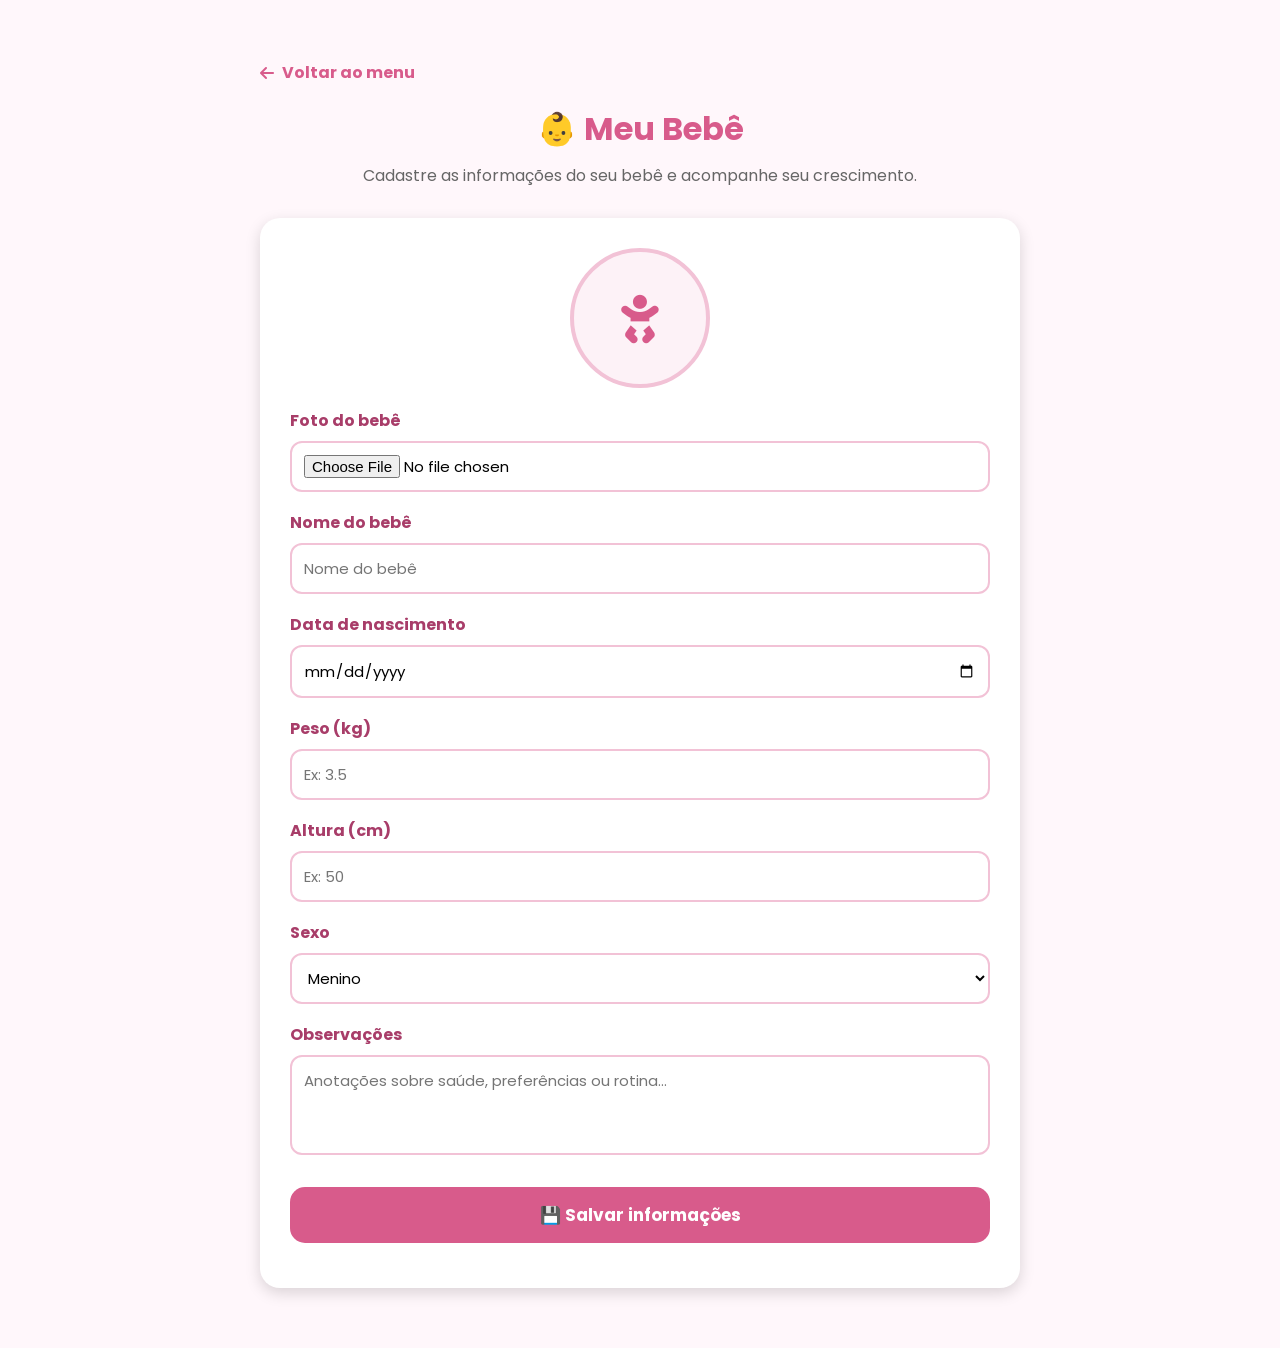
==== bebe.html @ 79fc62e5 "Add files via upload" ====
<!DOCTYPE html>
<html lang="pt-BR">

<head>
    <meta charset="UTF-8">
    <meta name="viewport" content="width=device-width, initial-scale=1.0">
    <meta name="theme-color" content="#F78FB3">
    <meta name="mobile-web-app-capable" content="yes">
    <meta name="apple-mobile-web-app-capable" content="yes">
    <meta name="apple-mobile-web-app-status-bar-style" content="default">
    <meta name="apple-mobile-web-app-title" content="Maternis">
    <link rel="manifest" href="manifest.json">
    <link rel="icon" type="image/png" sizes="32x32" href="icons/favicon-32.png">
    <link rel="icon" type="image/png" sizes="192x192" href="icons/icon-192.png">
    <link rel="apple-touch-icon" href="icons/apple-touch-icon.png">
    <script>(function(){try{var t=localStorage.getItem('maternis-theme');if(t!=='light'&&t!=='dark'){t=window.matchMedia&&window.matchMedia('(prefers-color-scheme: dark)').matches?'dark':'light';}document.documentElement.setAttribute('data-theme',t);document.documentElement.setAttribute('data-bs-theme',t);}catch(e){}})();</script>
    <title>Maternis - Meu Bebê</title>

    <link rel="stylesheet" href="https://cdnjs.cloudflare.com/ajax/libs/font-awesome/6.6.0/css/all.min.css">
    <link href="https://fonts.googleapis.com/css2?family=Poppins:wght@300;400;500;600;700&display=swap" rel="stylesheet">
    <link rel="stylesheet" href="css/maternis-theme.css">
    <link rel="stylesheet" href="css/maternis-ui.css">
    <link rel="stylesheet" href="css/valdenia.css">
    <!-- SDK DO SUPABASE -->
    <script src="https://cdn.jsdelivr.net/npm/@supabase/supabase-js@2"></script>

    <style>
        * {
            margin: 0;
            padding: 0;
            box-sizing: border-box;
            font-family: 'Poppins', Arial, sans-serif;
        }

        body {
            background: #fff7fb;
        }

        .container {
            max-width: 800px;
            margin: 40px auto;
            padding: 20px;
        }

        .btn-voltar {
            display: inline-flex;
            align-items: center;
            gap: 8px;
            color: #d85b8b;
            text-decoration: none;
            font-weight: bold;
            margin-bottom: 20px;
            transition: .2s;
        }

        .btn-voltar:hover {
            color: #b94370;
        }

        h1 {
            text-align: center;
            color: #d85b8b;
            margin-bottom: 10px;
        }

        .subtitulo {
            text-align: center;
            color: #666;
            margin-bottom: 30px;
        }

        .card {
            background: white;
            border-radius: 20px;
            padding: 30px;
            box-shadow: 0 5px 15px rgba(0, 0, 0, .15);
        }

        /* Foto do Bebê */
        .preview-container {
            display: flex;
            flex-direction: column;
            align-items: center;
            margin-bottom: 20px;
        }

        .foto-preview {
            width: 140px;
            height: 140px;
            border-radius: 50%;
            object-fit: cover;
            border: 4px solid #f2c2d6;
            background: #fdf2f7;
            display: flex;
            align-items: center;
            justify-content: center;
            overflow: hidden;
            font-size: 50px;
            color: #d85b8b;
        }

        .foto-preview img {
            width: 100%;
            height: 100%;
            object-fit: cover;
        }

        label {
            display: block;
            margin-top: 18px;
            margin-bottom: 8px;
            color: #a83d69;
            font-weight: bold;
        }

        input,
        textarea,
        select {
            width: 100%;
            padding: 12px;
            border: 2px solid #f2c2d6;
            border-radius: 12px;
            outline: none;
            font-size: 15px;
            background: white;
        }

        input:focus,
        textarea:focus,
        select:focus {
            border-color: #d85b8b;
        }

        textarea {
            resize: none;
            height: 100px;
        }

        button {
            margin-top: 25px;
            width: 100%;
            background: #d85b8b;
            color: white;
            border: none;
            padding: 15px;
            border-radius: 15px;
            cursor: pointer;
            font-size: 17px;
            font-weight: bold;
            transition: .3s;
        }

        button:hover {
            background: #b94370;
        }

        button:disabled {
            background: #ccc;
            cursor: not-allowed;
        }

        .resumo {
            margin-top: 30px;
            background: white;
            border-radius: 20px;
            padding: 25px;
            box-shadow: 0 5px 15px rgba(0, 0, 0, .15);
        }

        .resumo-header {
            display: flex;
            align-items: center;
            gap: 20px;
            margin-bottom: 20px;
        }

        .resumo-foto {
            width: 100px;
            height: 100px;
            border-radius: 50%;
            object-fit: cover;
            border: 3px solid #d85b8b;
            display: none;
        }

        .resumo h2 {
            color: #d85b8b;
        }

        .info {
            margin: 10px 0;
            color: #555;
            font-size: 17px;
        }

        .status {
            text-align: center;
            font-weight: bold;
            margin-top: 15px;
        }
        [data-theme="dark"] .card,
        [data-theme="dark"] .resumo { background: var(--bg-surface) !important; color: var(--text-main) !important; }
        [data-theme="dark"] .subtitulo,
        [data-theme="dark"] .info { color: var(--text-muted) !important; }
    </style>
</head>

<body>

    <div class="container">

        <a href="menu.html" class="btn-voltar">
            <i class="fa-solid fa-arrow-left"></i> Voltar ao menu
        </a>

        <h1>👶 Meu Bebê</h1>

        <p class="subtitulo">
            Cadastre as informações do seu bebê e acompanhe seu crescimento.
        </p>

        <div class="card">

            <div class="preview-container">
                <div class="foto-preview" id="previewArea">
                    <i class="fa-solid fa-baby"></i>
                </div>
            </div>

            <label for="fotoInput">Foto do bebê</label>
            <input type="file" id="fotoInput" accept="image/*" onchange="mostrarPreviewLocal(event)">

            <label for="nome">Nome do bebê</label>
            <input type="text" id="nome" placeholder="Nome do bebê">

            <label for="nascimento">Data de nascimento</label>
            <input type="date" id="nascimento">

            <label for="peso">Peso (kg)</label>
            <input type="number" step="0.01" id="peso" placeholder="Ex: 3.5">

            <label for="altura">Altura (cm)</label>
            <input type="number" id="altura" placeholder="Ex: 50">

            <label for="sexo">Sexo</label>
            <select id="sexo">
                <option value="Menino">Menino</option>
                <option value="Menina">Menina</option>
            </select>

            <label for="obs">Observações</label>
            <textarea id="obs" placeholder="Anotações sobre saúde, preferências ou rotina..."></textarea>

            <button id="btnSalvar" onclick="salvarDados()">
                💾 Salvar informações
            </button>

            <div class="status" id="status"></div>

        </div>

        <div class="resumo" id="blocoResumo" style="display: none;">
            <div class="resumo-header">
                <img id="rFoto" class="resumo-foto" src="" alt="Foto do Bebê">
                <h2>❤️ Resumo do Bebê</h2>
            </div>

            <p class="info" id="rNome"></p>
            <p class="info" id="rNascimento"></p>
            <p class="info" id="rIdade"></p>
            <p class="info" id="rPeso"></p>
            <p class="info" id="rAltura"></p>
            <p class="info" id="rSexo"></p>
            <p class="info" id="rObs"></p>
        </div>

    </div>

    <script>
        const SUPABASE_URL = "https://llktarpnobeigwgxfwwz.supabase.co";
        const SUPABASE_KEY = "sb_publishable_OKqhjXKeDyuon0S05JJX-g_zvIl-Kk1";
        const supabaseClient = supabase.createClient(SUPABASE_URL, SUPABASE_KEY);

        let usuarioAtual = null;
        let fotoUrlAtual = "";

        // Preview da foto antes de subir
        function mostrarPreviewLocal(event) {
            const arquivo = event.target.files[0];
            if (arquivo) {
                const reader = new FileReader();
                reader.onload = function (e) {
                    document.getElementById('previewArea').innerHTML = `<img src="${e.target.result}" alt="Preview">`;
                };
                reader.readAsDataURL(arquivo);
            }
        }

        function calcularIdade(dataNascimento) {
            if (!dataNascimento) return "Não informada";
            const hoje = new Date();
            const nascimento = new Date(dataNascimento + "T00:00:00");

            let anos = hoje.getFullYear() - nascimento.getFullYear();
            let meses = hoje.getMonth() - nascimento.getMonth();
            let dias = hoje.getDate() - nascimento.getDate();

            if (dias < 0) {
                meses--;
                const ultimoMes = new Date(hoje.getFullYear(), hoje.getMonth(), 0);
                dias += ultimoMes.getDate();
            }

            if (meses < 0) {
                anos--;
                meses += 12;
            }

            if (anos > 0) return `${anos} ano${anos > 1 ? "s" : ""} e ${meses} mês${meses != 1 ? "es" : ""}`;
            if (meses > 0) return `${meses} mês${meses > 1 ? "es" : ""} e ${dias} dia${dias != 1 ? "s" : ""}`;
            return `${dias} dia${dias != 1 ? "s" : ""}`;
        }

        // Carrega dados do Supabase
        async function carregarDadosSupabase() {
            const { data: { session } } = await supabaseClient.auth.getSession();
            if (!session) {
                window.location.href = "index.html";
                return;
            }
            usuarioAtual = session.user;

            const { data, error } = await supabaseClient
                .from('bebes')
                .select('*')
                .eq('user_id', usuarioAtual.id)
                .single();

            if (data) {
                document.getElementById('nome').value = data.nome || "";
                document.getElementById('nascimento').value = data.nascimento || "";
                document.getElementById('peso').value = data.peso || "";
                document.getElementById('altura').value = data.altura || "";
                document.getElementById('sexo').value = data.sexo || "Menino";
                document.getElementById('obs').value = data.obs || "";

                if (data.foto_url) {
                    fotoUrlAtual = data.foto_url;
                    document.getElementById('previewArea').innerHTML = `<img src="${fotoUrlAtual}" alt="Foto do Bebê">`;
                }

                atualizarResumo(data);
            }
        }

        // Salvar dados no Supabase e no Storage
        async function salvarDados() {
            if (!usuarioAtual) return;

            const btn = document.getElementById('btnSalvar');
            const status = document.getElementById('status');
            btn.disabled = true;
            status.style.color = "#a83d69";
            status.innerHTML = '<i class="fa-solid fa-spinner fa-spin"></i> Salvando informações...';

            const arquivoFoto = document.getElementById('fotoInput').files[0];

            try {
                // Upload da foto caso selecionada
                if (arquivoFoto) {
                    const extensao = arquivoFoto.name.split('.').pop();
                    const caminhoArquivo = `${usuarioAtual.id}/perfil_${Date.now()}.${extensao}`;

                    const { error: uploadError } = await supabaseClient.storage
                        .from('fotos-bebes')
                        .upload(caminhoArquivo, arquivoFoto, { upsert: true });

                    if (uploadError) throw uploadError;

                    const { data: { publicUrl } } = supabaseClient.storage
                        .from('fotos-bebes')
                        .getPublicUrl(caminhoArquivo);

                    fotoUrlAtual = publicUrl;
                }

                const dadosBebe = {
                    user_id: usuarioAtual.id,
                    nome: document.getElementById('nome').value,
                    nascimento: document.getElementById('nascimento').value || null,
                    peso: document.getElementById('peso').value ? parseFloat(document.getElementById('peso').value) : null,
                    altura: document.getElementById('altura').value ? parseInt(document.getElementById('altura').value) : null,
                    sexo: document.getElementById('sexo').value,
                    obs: document.getElementById('obs').value,
                    foto_url: fotoUrlAtual,
                    updated_at: new Date().toISOString()
                };

                const { error: dbError } = await supabaseClient
                    .from('bebes')
                    .upsert(dadosBebe, { onConflict: 'user_id' });

                if (dbError) throw dbError;

                atualizarResumo(dadosBebe);
                status.style.color = "green";
                status.innerHTML = "✅ Dados salvos com sucesso no sistema!";
            } catch (err) {
                status.style.color = "red";
                status.innerHTML = "❌ Erro ao salvar: " + err.message;
            } finally {
                btn.disabled = false;
                setTimeout(() => { status.innerHTML = ""; }, 4000);
            }
        }

        function atualizarResumo(bebe) {
            document.getElementById('blocoResumo').style.display = "block";
            const idade = calcularIdade(bebe.nascimento);

            document.getElementById('rNome').innerHTML = "👶 <strong>Nome:</strong> " + (bebe.nome || "Não informado");
            document.getElementById('rNascimento').innerHTML = "📅 <strong>Nascimento:</strong> " + (bebe.nascimento || "Não informada");
            document.getElementById('rIdade').innerHTML = "🎂 <strong>Idade:</strong> " + idade;
            document.getElementById('rPeso').innerHTML = "⚖️ <strong>Peso:</strong> " + (bebe.peso ? bebe.peso + " kg" : "Não informado");
            document.getElementById('rAltura').innerHTML = "📏 <strong>Altura:</strong> " + (bebe.altura ? bebe.altura + " cm" : "Não informada");
            document.getElementById('rSexo').innerHTML = "🚻 <strong>Sexo:</strong> " + bebe.sexo;
            document.getElementById('rObs').innerHTML = "💬 <strong>Observações:</strong> " + (bebe.obs || "Nenhuma");

            const imgEl = document.getElementById('rFoto');
            if (bebe.foto_url) {
                imgEl.src = bebe.foto_url;
                imgEl.style.display = "block";
            } else {
                imgEl.style.display = "none";
            }
        }

        window.onload = carregarDadosSupabase;
    </script>
    <script src="js/theme.js" defer></script>
    <script src="js/valdenia.js" defer></script>

    <script src="js/pwa.js" defer></script>
</body>

</html>
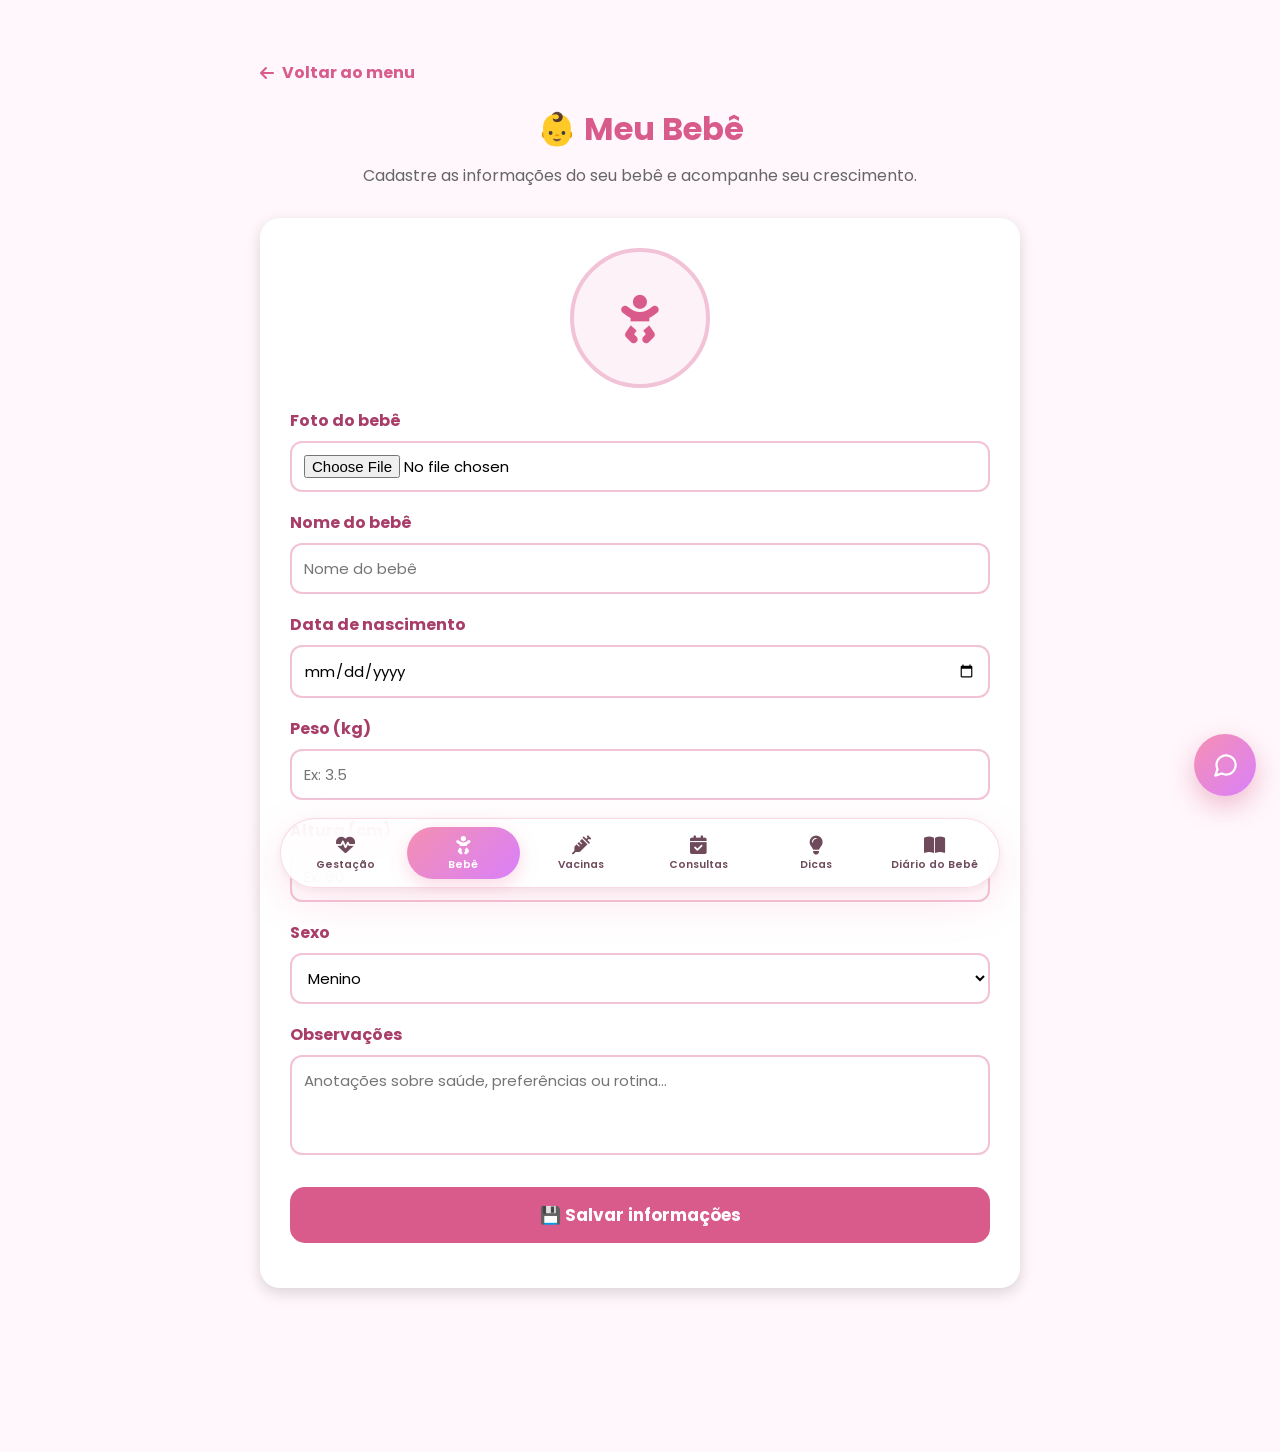
==== commit 150bd16f: "feat(navegacao): unifica menu superior e ativa menu inferior condicional Move as seis funcionalidade" ====
--- a/bebe.html
+++ b/bebe.html
@@ -438,6 +438,7 @@
         window.onload = carregarDadosSupabase;
     </script>
     <script src="js/theme.js" defer></script>
+    <script src="js/navegacao.js" defer></script>
     <script src="js/valdenia.js" defer></script>
 
     <script src="js/pwa.js" defer></script>
--- a/css/maternis-theme.css
+++ b/css/maternis-theme.css
@@ -0,0 +1,395 @@
+/* Maternis - Sistema de Temas (Light/Dark)
+   Preserva a paleta original da marca e adiciona equivalentes harmoniosos para modo escuro. */
+
+:root {
+  color-scheme: light;
+
+  /* Marca (preservada) */
+  --maternis-pink: #f48fb1;
+  --maternis-pink-hover: #ec7ea5;
+  --maternis-pink-strong: #d85b8b;
+  --maternis-pink-strong-hover: #b94370;
+  --maternis-pink-deep: #a83d69;
+  --maternis-purple: #d980fa;
+  --maternis-purple-dark: #8e44ad;
+  --maternis-gradient: linear-gradient(135deg, #f78fb3, #d980fa);
+
+  /* Superfícies e texto (tema claro - padrões do Maternis) */
+  --bg-page: #fff8fb;
+  --bg-page-alt: #f8f4ff;
+  --bg-surface: #ffffff;
+  --bg-surface-alt: #fff0f5;
+  --bg-elevated: #ffffff;
+  --text-main: #444444;
+  --text-strong: #333333;
+  --text-muted: #666666;
+  --text-soft: #888888;
+  --text-on-accent: #ffffff;
+  --border-color: rgba(216, 91, 139, 0.18);
+  --border-strong: #f2c2d6;
+  --shadow-color: rgba(0, 0, 0, 0.08);
+  --shadow-accent: rgba(217, 128, 250, 0.12);
+  --input-bg: #ffffff;
+  --input-border: #f2c2d6;
+  --overlay: rgba(0, 0, 0, 0.5);
+  --focus-ring: rgba(216, 91, 139, 0.18);
+
+  /* Transições globais de tema */
+  --theme-transition: background-color 0.3s ease, color 0.3s ease, border-color 0.3s ease,
+    box-shadow 0.3s ease, fill 0.3s ease, stroke 0.3s ease;
+}
+
+[data-theme="dark"] {
+  color-scheme: dark;
+
+  /* Marca preservada - tons levemente mais luminosos para contraste em fundo escuro */
+  --maternis-pink: #f7a1be;
+  --maternis-pink-hover: #f48fb1;
+  --maternis-pink-strong: #f08bb0;
+  --maternis-pink-strong-hover: #f5a3c2;
+  --maternis-pink-deep: #f2bfd4;
+  --maternis-purple: #e0a0fb;
+  --maternis-purple-dark: #c78cf2;
+
+  /* Superfícies escuras harmoniosas com a identidade rosada/roxa */
+  --bg-page: #17111a;
+  --bg-page-alt: #181320;
+  --bg-surface: #231a27;
+  --bg-surface-alt: #2d2133;
+  --bg-elevated: #2b2030;
+  --text-main: #f3edf5;
+  --text-strong: #fff7fb;
+  --text-muted: #d2c3d8;
+  --text-soft: #b39fbc;
+  --text-on-accent: #ffffff;
+  --border-color: rgba(247, 143, 179, 0.22);
+  --border-strong: rgba(247, 143, 179, 0.35);
+  --shadow-color: rgba(0, 0, 0, 0.35);
+  --shadow-accent: rgba(217, 128, 250, 0.18);
+  --input-bg: #1d1522;
+  --input-border: rgba(247, 143, 179, 0.3);
+  --overlay: rgba(0, 0, 0, 0.62);
+  --focus-ring: rgba(247, 161, 190, 0.28);
+}
+
+/* Aplicação base: em modo claro preserva o estilo original da página;
+   em modo escuro aplica as superfícies do tema. */
+html, body {
+  transition: var(--theme-transition);
+}
+
+[data-theme="dark"] body {
+  background-color: var(--bg-page) !important;
+  color: var(--text-main) !important;
+}
+
+/* Páginas com fundo lavanda no tema original preservam identidade no claro */
+[data-theme="dark"] body.theme-lavender,
+[data-theme="dark"].theme-lavender body {
+  background-color: var(--bg-page-alt) !important;
+}
+
+/* Botão de alternância de tema - canto superior esquerdo, fixo */
+.theme-toggle {
+  position: fixed;
+  top: 20px;
+  left: 20px;
+  z-index: 1030;
+  width: 44px;
+  height: 44px;
+  border: 1px solid var(--border-color);
+  border-radius: 999px;
+  background: var(--bg-surface);
+  color: var(--text-main);
+  display: inline-flex;
+  align-items: center;
+  justify-content: center;
+  cursor: pointer;
+  box-shadow: 0 6px 18px var(--shadow-color);
+  transition: var(--theme-transition), transform 0.2s ease;
+  backdrop-filter: blur(6px);
+  -webkit-backdrop-filter: blur(6px);
+  padding: 0;
+  line-height: 1;
+}
+
+.theme-toggle:hover {
+  transform: translateY(-1px);
+  border-color: var(--border-strong);
+}
+
+.theme-toggle:focus-visible {
+  outline: 3px solid var(--focus-ring);
+  outline-offset: 2px;
+}
+
+.theme-toggle .theme-icon {
+  font-size: 1.15rem;
+  pointer-events: none;
+}
+
+/* Overrides globais para modo escuro (componentes comuns) */
+[data-theme="dark"] .navbar,
+[data-theme="dark"] .card,
+[data-theme="dark"] .card-info,
+[data-theme="dark"] .menu-card,
+[data-theme="dark"] .card-custom,
+[data-theme="dark"] .card-ia,
+[data-theme="dark"] .progresso,
+[data-theme="dark"] .resumo,
+[data-theme="dark"] .card-editor,
+[data-theme="dark"] .item-relato,
+[data-theme="dark"] .consulta,
+[data-theme="dark"] .modal-content,
+[data-theme="dark"] .modal-conteudo,
+[data-theme="dark"] .bottom,
+[data-theme="dark"] .result-box,
+[data-theme="dark"] .dropdown-menu,
+[data-theme="dark"] .list-group-item {
+  background-color: var(--bg-surface) !important;
+  color: var(--text-main) !important;
+  border-color: var(--border-color) !important;
+  box-shadow: 0 8px 22px var(--shadow-color) !important;
+}
+
+[data-theme="dark"] .card-busca,
+[data-theme="dark"] .config-data,
+[data-theme="dark"] .aviso-banner,
+[data-theme="dark"] .alert-light,
+[data-theme="dark"] .bg-light,
+[data-theme="dark"] .bg-white {
+  background-color: var(--bg-surface-alt) !important;
+  color: var(--text-main) !important;
+  border-color: var(--border-color) !important;
+}
+
+[data-theme="dark"] h1,
+[data-theme="dark"] h2,
+[data-theme="dark"] h3,
+[data-theme="dark"] h4,
+[data-theme="dark"] h5,
+[data-theme="dark"] h6,
+[data-theme="dark"] .titulo,
+[data-theme="dark"] .calendar-title,
+[data-theme="dark"] strong,
+[data-theme="dark"] label {
+  color: var(--text-strong) !important;
+}
+
+[data-theme="dark"] p,
+[data-theme="dark"] li,
+[data-theme="dark"] span,
+[data-theme="dark"] small,
+[data-theme="dark"] .text-muted,
+[data-theme="dark"] .text-secondary,
+[data-theme="dark"] .text-dark,
+[data-theme="dark"] .info,
+[data-theme="dark"] .subtitulo,
+[data-theme="dark"] .titulo p,
+[data-theme="dark"] .nav-link,
+[data-theme="dark"] .bottom a {
+  color: var(--text-muted) !important;
+}
+
+/* Preservar acentos da marca */
+[data-theme="dark"] .navbar-brand,
+[data-theme="dark"] .btn-voltar,
+[data-theme="dark"] .btn-voltar-topo,
+[data-theme="dark"] .nav-link:hover,
+[data-theme="dark"] .ativo,
+[data-theme="dark"] .bottom .ativo,
+[data-theme="dark"] .bottom .ativo i {
+  color: var(--maternis-pink) !important;
+}
+
+[data-theme="dark"] .hero h1 span {
+  color: var(--maternis-pink) !important;
+}
+
+[data-theme="dark"] .btn-pink,
+[data-theme="dark"] .btn-salvar,
+[data-theme="dark"] .btn-maternis,
+[data-theme="dark"] .btn-salvar-gestacao,
+[data-theme="dark"] .btn-ler-mais,
+[data-theme="dark"] .btn-ia,
+[data-theme="dark"] .card a,
+[data-theme="dark"] button.btn-salvar {
+  color: var(--text-on-accent) !important;
+}
+
+[data-theme="dark"] .btn-outline-pink {
+  border-color: var(--maternis-pink) !important;
+  color: var(--maternis-pink) !important;
+  background: transparent !important;
+}
+
+[data-theme="dark"] .btn-outline-pink:hover {
+  background: var(--maternis-pink) !important;
+  color: #1a121d !important;
+}
+
+/* Formulários e inputs */
+[data-theme="dark"] input,
+[data-theme="dark"] textarea,
+[data-theme="dark"] select,
+[data-theme="dark"] .form-control,
+[data-theme="dark"] .form-select,
+[data-theme="dark"] .input-group-text {
+  background-color: var(--input-bg) !important;
+  color: var(--text-main) !important;
+  border-color: var(--input-border) !important;
+}
+
+[data-theme="dark"] input::placeholder,
+[data-theme="dark"] textarea::placeholder {
+  color: var(--text-soft) !important;
+}
+
+[data-theme="dark"] input:focus,
+[data-theme="dark"] textarea:focus,
+[data-theme="dark"] select:focus,
+[data-theme="dark"] .form-control:focus,
+[data-theme="dark"] .form-select:focus {
+  border-color: var(--maternis-pink) !important;
+  box-shadow: 0 0 0 0.2rem var(--focus-ring) !important;
+}
+
+
+
+/* Tabelas, barras, divisores */
+[data-theme="dark"] hr {
+  border-color: var(--border-color) !important;
+  opacity: 1;
+}
+
+[data-theme="dark"] .barra,
+[data-theme="dark"] .progress {
+  background-color: var(--bg-surface-alt) !important;
+}
+
+/* Vacinas (calendário) */
+[data-theme="dark"] .calendar-day {
+  background: var(--bg-surface-alt) !important;
+  border-color: var(--border-color) !important;
+}
+[data-theme="dark"] .calendar-day.empty {
+  background: transparent !important;
+  border: none !important;
+}
+[data-theme="dark"] .calendar-day.today {
+  background: rgba(247, 143, 179, 0.12) !important;
+  border-color: var(--maternis-pink) !important;
+}
+[data-theme="dark"] .calendar-day-header,
+[data-theme="dark"] .day-number {
+  color: var(--text-muted) !important;
+}
+[data-theme="dark"] .badge-aplicada {
+  background-color: rgba(46, 204, 113, 0.18) !important;
+  color: #7ee2a8 !important;
+  border-color: rgba(46, 204, 113, 0.3) !important;
+}
+[data-theme="dark"] .badge-proxima {
+  background-color: rgba(217, 128, 250, 0.18) !important;
+  color: #e0a0fb !important;
+  border-color: rgba(217, 128, 250, 0.32) !important;
+}
+[data-theme="dark"] .badge-atrasada {
+  background-color: rgba(231, 76, 60, 0.18) !important;
+  color: #f5a3a3 !important;
+  border-color: rgba(231, 76, 60, 0.32) !important;
+}
+[data-theme="dark"] .status-pill.pendente { background: rgba(243, 156, 18, 0.2) !important; color: #ffd38a !important; }
+[data-theme="dark"] .status-pill.aplicada { background: rgba(46, 204, 113, 0.2) !important; color: #8fe3b0 !important; }
+[data-theme="dark"] .status-pill.atrasada { background: rgba(231, 76, 60, 0.2) !important; color: #f5a3a3 !important; }
+
+/* Consultas */
+[data-theme="dark"] .consulta-hoje {
+  background: rgba(217, 128, 250, 0.12) !important;
+}
+[data-theme="dark"] .consulta-proxima {
+  background: var(--bg-surface) !important;
+}
+
+/* Dicas */
+[data-theme="dark"] .filtro-btn {
+  background: var(--bg-surface) !important;
+  color: var(--maternis-pink) !important;
+  border-color: var(--maternis-pink) !important;
+}
+[data-theme="dark"] .filtro-btn.ativo,
+[data-theme="dark"] .filtro-btn:hover {
+  background: var(--maternis-pink-strong) !important;
+  color: #fff !important;
+}
+[data-theme="dark"] .tag-categoria {
+  background: rgba(247, 143, 179, 0.15) !important;
+  color: var(--maternis-pink-deep) !important;
+}
+[data-theme="dark"] .modal {
+  background-color: var(--overlay) !important;
+}
+
+/* Footer */
+[data-theme="dark"] footer {
+  box-shadow: inset 0 1px 0 var(--border-color);
+}
+
+/* Ajuste de legibilidade para títulos de seções que usam cores fixas */
+[data-theme="dark"] .progresso h2,
+[data-theme="dark"] .semana h3,
+[data-theme="dark"] .card h3,
+[data-theme="dark"] .card h4,
+[data-theme="dark"] .resumo h2,
+[data-theme="dark"] .historico-titulo,
+[data-theme="dark"] .modal-conteudo h2,
+[data-theme="dark"] .card-info h4,
+[data-theme="dark"] .titulo h1,
+[data-theme="dark"] .config-data label,
+[data-theme="dark"] label {
+  color: var(--maternis-pink) !important;
+}
+[data-theme="dark"] .info-semanas,
+[data-theme="dark"] .semana p,
+[data-theme="dark"] .card p,
+[data-theme="dark"] .card-info p,
+[data-theme="dark"] .hero p {
+  color: var(--text-muted) !important;
+}
+[data-theme="dark"] .hero h1 {
+  color: var(--text-strong) !important;
+}
+[data-theme="dark"] .topo p {
+  color: rgba(255, 255, 255, 0.92) !important;
+}
+[data-theme="dark"] .foto-preview {
+  background: var(--bg-surface-alt) !important;
+  border-color: var(--border-strong) !important;
+  color: var(--maternis-pink) !important;
+}
+
+/* Transições suaves em elementos interativos e superfícies */
+a, button, input, textarea, select, .card, .card-info, .menu-card, .consulta,
+.navbar, .bottom, .modal-content, .modal-conteudo, .calendar-day, .filtro-btn {
+  transition: var(--theme-transition);
+}
+
+@media (max-width: 576px) {
+  .theme-toggle {
+    top: 14px;
+    left: 14px;
+    width: 40px;
+    height: 40px;
+  }
+}
+
+/* Respeita preferência de movimento reduzido */
+@media (prefers-reduced-motion: reduce) {
+  :root { --theme-transition: none; }
+  html, body, a, button, input, textarea, select, .card, .card-info, .menu-card,
+  .consulta, .navbar, .bottom, .modal-content, .modal-conteudo, .calendar-day,
+  .filtro-btn, .theme-toggle {
+    transition: none !important;
+    animation: none !important;
+  }
+}
--- a/css/maternis-ui.css
+++ b/css/maternis-ui.css
@@ -0,0 +1,756 @@
+/* Maternis - Componentes de Interface
+   Menu superior em pílula, modal "Sobre" e efeito LED rosa nos botões. */
+
+:root {
+  --pill-bg: rgba(255, 255, 255, 0.88);
+  --pill-border: rgba(244, 143, 177, 0.35);
+  --pill-shadow: 0 14px 40px rgba(244, 143, 177, 0.22), 0 2px 10px rgba(0, 0, 0, 0.06);
+  --pill-link-color: #6f4a5b;
+  --pill-link-hover-bg: rgba(244, 143, 177, 0.14);
+  --pill-active-bg: linear-gradient(135deg, #f48fb1, #d980fa);
+  --pill-active-shadow: 0 6px 18px rgba(244, 143, 177, 0.35);
+  --led-pink: rgba(244, 143, 177, 0.55);
+  --led-pink-soft: rgba(244, 143, 177, 0.28);
+  --led-pink-ring: rgba(244, 143, 177, 0.35);
+}
+
+[data-theme="dark"] {
+  --pill-bg: rgba(35, 26, 39, 0.9);
+  --pill-border: rgba(247, 161, 190, 0.28);
+  --pill-shadow: 0 14px 40px rgba(0, 0, 0, 0.45), 0 0 30px rgba(217, 128, 250, 0.12);
+  --pill-link-color: #f3edf5;
+  --pill-link-hover-bg: rgba(247, 161, 190, 0.12);
+  --pill-active-bg: linear-gradient(135deg, #f7a1be, #e0a0fb);
+  --pill-active-shadow: 0 6px 18px rgba(247, 161, 190, 0.28);
+  --led-pink: rgba(247, 161, 190, 0.6);
+  --led-pink-soft: rgba(247, 161, 190, 0.3);
+  --led-pink-ring: rgba(247, 161, 190, 0.4);
+}
+
+/* =========================================================
+   MENU SUPERIOR FIXO EM PÍLULA
+   ========================================================= */
+.maternis-pill-nav {
+  position: fixed;
+  top: 16px;
+  left: 50%;
+  transform: translateX(-50%);
+  z-index: 1035;
+  display: flex;
+  align-items: center;
+  gap: 4px;
+  width: max-content;
+  max-width: calc(100vw - 32px);
+  padding: 7px 8px 7px 14px;
+  border: 1px solid var(--pill-border);
+  border-radius: 999px;
+  background: var(--pill-bg);
+  box-shadow: var(--pill-shadow);
+  backdrop-filter: blur(18px) saturate(140%);
+  -webkit-backdrop-filter: blur(18px) saturate(140%);
+  transition: background-color 0.3s ease, border-color 0.3s ease, box-shadow 0.3s ease;
+}
+
+.pill-brand {
+  display: inline-flex;
+  align-items: center;
+  gap: 8px;
+  flex-shrink: 0;
+  padding: 2px 6px 2px 0;
+  color: var(--pill-link-color);
+  font-size: 1.02rem;
+  font-weight: 700;
+  text-decoration: none;
+  white-space: nowrap;
+}
+
+.maternis-pill-nav .pill-brand-text {
+  color: inherit !important;
+}
+
+.pill-brand:hover {
+  color: var(--maternis-pink-strong);
+}
+
+.maternis-pill-nav .pill-brand-icon {
+  width: 34px;
+  height: 34px;
+  display: inline-flex;
+  align-items: center;
+  justify-content: center;
+  border-radius: 50%;
+  background: linear-gradient(135deg, #f48fb1, #d980fa);
+  color: #fff !important;
+  font-size: 0.92rem;
+  box-shadow: 0 4px 14px rgba(244, 143, 177, 0.35);
+  transition: box-shadow 0.3s ease, transform 0.3s ease;
+}
+
+.pill-brand:hover .pill-brand-icon {
+  transform: rotate(-6deg) scale(1.04);
+  box-shadow: 0 0 16px var(--led-pink), 0 0 32px var(--led-pink-soft);
+}
+
+.pill-links {
+  display: flex;
+  align-items: center;
+  gap: 2px;
+}
+
+.pill-link {
+  display: inline-flex;
+  align-items: center;
+  justify-content: center;
+  gap: 6px;
+  padding: 8px 14px;
+  border: 0;
+  border-radius: 999px;
+  background: transparent;
+  color: var(--pill-link-color);
+  font: inherit;
+  font-size: 0.86rem;
+  font-weight: 600;
+  line-height: 1;
+  text-decoration: none;
+  white-space: nowrap;
+  cursor: pointer;
+  transition: all 0.3s ease;
+}
+
+.pill-link:hover {
+  background: var(--pill-link-hover-bg);
+  color: var(--maternis-pink-strong);
+  box-shadow: 0 0 16px var(--led-pink-soft);
+}
+
+.pill-link.active {
+  background: var(--pill-active-bg);
+  color: #fff;
+  box-shadow: var(--pill-active-shadow);
+}
+
+.pill-link.active:hover {
+  color: #fff;
+  box-shadow: 0 0 0 1px rgba(255, 255, 255, 0.25), 0 0 18px var(--led-pink),
+    0 0 36px var(--led-pink-soft);
+}
+
+.pill-actions {
+  display: flex;
+  align-items: center;
+  gap: 6px;
+  margin-left: 4px;
+}
+
+.pill-user {
+  display: flex;
+  align-items: center;
+  gap: 8px;
+}
+
+.pill-user-name {
+  font-size: 0.8rem;
+  font-weight: 600;
+  color: var(--text-muted);
+  white-space: nowrap;
+}
+
+.pill-action {
+  display: inline-flex;
+  align-items: center;
+  justify-content: center;
+  gap: 6px;
+  padding: 8px 16px;
+  border: 1px solid transparent;
+  border-radius: 999px;
+  font: inherit;
+  font-size: 0.84rem;
+  font-weight: 600;
+  line-height: 1;
+  text-decoration: none;
+  white-space: nowrap;
+  cursor: pointer;
+  transition: all 0.3s ease;
+}
+
+.pill-action-primary {
+  background: var(--pill-active-bg);
+  color: #fff;
+  box-shadow: var(--pill-active-shadow);
+}
+
+.pill-action-primary:hover {
+  color: #fff;
+  box-shadow: 0 0 0 1px rgba(255, 255, 255, 0.25), 0 0 18px var(--led-pink),
+    0 0 36px var(--led-pink-soft);
+}
+
+.pill-action-ghost {
+  background: transparent;
+  border-color: var(--pill-border);
+  color: var(--pill-link-color);
+}
+
+.pill-action-ghost:hover {
+  background: var(--pill-link-hover-bg);
+  border-color: var(--maternis-pink);
+  color: var(--maternis-pink-strong);
+  box-shadow: 0 0 18px var(--led-pink-soft);
+}
+
+/* =========================================================
+   FUNCIONALIDADES EM PÍLULAS NO MENU SUPERIOR
+   ========================================================= */
+.pill-separator {
+  width: 1px;
+  height: 22px;
+  flex-shrink: 0;
+  margin: 0 4px;
+  background: linear-gradient(180deg, transparent, var(--pill-border), transparent);
+}
+
+.pill-link-feature {
+  position: relative;
+  overflow: hidden;
+}
+
+.pill-link-feature i {
+  color: var(--maternis-pink-strong);
+  font-size: 0.86rem;
+  transition: transform 0.35s cubic-bezier(0.34, 1.56, 0.64, 1), color 0.3s ease;
+}
+
+.pill-link-feature::after {
+  content: "";
+  position: absolute;
+  right: 22%;
+  bottom: 5px;
+  left: 22%;
+  height: 2px;
+  border-radius: 999px;
+  background: linear-gradient(90deg, transparent, var(--maternis-pink), transparent);
+  opacity: 0;
+  transform: scaleX(0.35);
+  transition: opacity 0.3s ease, transform 0.3s ease;
+}
+
+.pill-link-feature:hover::after,
+.pill-link-feature:focus-visible::after {
+  opacity: 1;
+  transform: scaleX(1);
+}
+
+.pill-link-feature:hover i,
+.pill-link-feature:focus-visible i {
+  color: var(--maternis-pink-strong);
+  transform: translateY(-2px) scale(1.12) rotate(-4deg);
+}
+
+.pill-link-feature:active {
+  transform: scale(0.97);
+}
+
+/* =========================================================
+   MODAL "SOBRE" UNIFICADO
+   ========================================================= */
+.maternis-about-modal .modal-content {
+  overflow: hidden;
+  border: 1px solid var(--pill-border);
+  border-radius: 28px;
+  background: var(--bg-surface);
+  color: var(--text-main);
+  box-shadow: 0 24px 70px rgba(0, 0, 0, 0.18), 0 0 40px rgba(244, 143, 177, 0.12);
+}
+
+.maternis-about-modal .modal-header {
+  align-items: flex-start;
+  padding: 28px 30px 0;
+  border: 0;
+}
+
+.maternis-about-modal .about-eyebrow {
+  display: inline-flex;
+  align-items: center;
+  gap: 7px;
+  margin-bottom: 8px;
+  color: var(--maternis-pink-strong) !important;
+  font-size: 0.72rem;
+  font-weight: 700;
+  letter-spacing: 0.14em;
+  text-transform: uppercase;
+}
+
+.maternis-about-modal .modal-title {
+  color: var(--text-strong);
+  font-size: 1.55rem;
+  font-weight: 700;
+  letter-spacing: -0.02em;
+}
+
+.maternis-about-modal .modal-body {
+  padding: 20px 30px 30px;
+}
+
+.about-purpose {
+  margin-bottom: 14px;
+  color: var(--text-muted);
+  font-size: 0.95rem;
+  line-height: 1.75;
+}
+
+.about-purpose strong {
+  color: var(--maternis-pink-strong) !important;
+  font-weight: 700;
+}
+
+.about-divider {
+  height: 1px;
+  margin: 22px 0;
+  background: linear-gradient(90deg, transparent, var(--pill-border), transparent);
+}
+
+.about-creators-title {
+  display: flex;
+  align-items: center;
+  gap: 8px;
+  margin-bottom: 16px;
+  color: var(--text-strong);
+  font-size: 0.95rem;
+  font-weight: 700;
+}
+
+.creator-grid {
+  display: grid;
+  grid-template-columns: repeat(3, minmax(0, 1fr));
+  gap: 12px;
+}
+
+.creator-card {
+  display: flex;
+  flex-direction: column;
+  align-items: center;
+  gap: 4px;
+  padding: 18px 12px 16px;
+  border: 1px solid var(--border-color);
+  border-radius: 18px;
+  background: var(--bg-surface-alt);
+  text-align: center;
+  transition: transform 0.3s ease, box-shadow 0.3s ease, border-color 0.3s ease;
+}
+
+.creator-card:hover {
+  transform: translateY(-3px);
+  border-color: var(--pill-border);
+  box-shadow: 0 0 0 1px var(--led-pink-ring), 0 0 20px var(--led-pink-soft);
+}
+
+.creator-avatar {
+  width: 48px;
+  height: 48px;
+  display: inline-flex;
+  align-items: center;
+  justify-content: center;
+  margin-bottom: 4px;
+  border-radius: 50%;
+  background: linear-gradient(135deg, #f48fb1, #d980fa);
+  color: #fff;
+  font-size: 0.85rem;
+  font-weight: 700;
+  letter-spacing: 0.03em;
+  box-shadow: 0 6px 16px rgba(244, 143, 177, 0.3);
+}
+
+.creator-card strong {
+  color: var(--text-strong);
+  font-size: 0.85rem;
+  font-weight: 700;
+  line-height: 1.3;
+}
+
+.creator-card span {
+  color: var(--text-soft);
+  font-size: 0.7rem;
+  font-weight: 600;
+  letter-spacing: 0.04em;
+  text-transform: uppercase;
+}
+
+.about-footer-note {
+  margin: 22px 0 0;
+  padding-top: 18px;
+  border-top: 1px solid var(--border-color);
+  color: var(--text-soft);
+  font-size: 0.78rem;
+  text-align: center;
+}
+
+[data-theme="dark"] .maternis-about-modal .modal-content {
+  box-shadow: 0 24px 70px rgba(0, 0, 0, 0.45), 0 0 40px rgba(247, 161, 190, 0.12) !important;
+}
+
+[data-theme="dark"] .maternis-about-modal .btn-close {
+  filter: invert(1) grayscale(100%) brightness(200%);
+}
+
+/* =========================================================
+   EFEITO LED / GLOW ROSA EM BOTÕES
+   ========================================================= */
+button,
+.btn,
+.btn-pink,
+.btn-outline-pink,
+.btn-salvar,
+.btn-maternis,
+.btn-ia,
+.btn-ler-mais,
+.btn-salvar-gestacao,
+.btn-notificacao,
+.filtro-btn,
+.theme-toggle,
+.pill-link,
+.pill-action,
+.card a,
+.menu-card {
+  transition: all 0.3s ease;
+}
+
+button:not(.btn-close):not(.navbar-toggler):hover:not(:disabled),
+.btn:hover:not(:disabled),
+.btn-pink:hover,
+.btn-outline-pink:hover,
+.btn-salvar:hover:not(:disabled),
+.btn-maternis:hover:not(:disabled),
+.btn-ia:hover,
+.btn-ler-mais:hover,
+.btn-salvar-gestacao:hover:not(:disabled),
+.btn-notificacao:hover,
+.filtro-btn:hover,
+.theme-toggle:hover,
+.pill-link:hover,
+.pill-action:hover,
+.card a:hover,
+.menu-card:hover {
+  box-shadow:
+    0 0 0 1px var(--led-pink-ring),
+    0 0 16px var(--led-pink),
+    0 0 34px var(--led-pink-soft),
+    0 6px 18px var(--shadow-color) !important;
+}
+
+button:focus-visible,
+.btn:focus-visible,
+.pill-link:focus-visible,
+.pill-action:focus-visible,
+.theme-toggle:focus-visible {
+  outline: 2px solid var(--maternis-pink);
+  outline-offset: 3px;
+}
+
+/* =========================================================
+   MENU INFERIOR CONDICIONAL
+   Injetado por js/navegacao.js apenas nas seis funcionalidades.
+   ========================================================= */
+.maternis-bottom-nav {
+  position: fixed;
+  bottom: calc(12px + env(safe-area-inset-bottom));
+  left: 50%;
+  z-index: 1032;
+  display: none;
+  width: min(720px, calc(100vw - 24px));
+  padding: 8px;
+  border: 1px solid var(--pill-border);
+  border-radius: 999px;
+  background: var(--pill-bg);
+  box-shadow: var(--pill-shadow);
+  backdrop-filter: blur(18px) saturate(140%);
+  -webkit-backdrop-filter: blur(18px) saturate(140%);
+  transform: translateX(-50%);
+  transition: background-color 0.3s ease, border-color 0.3s ease, box-shadow 0.3s ease;
+}
+
+body.has-bottom-nav .maternis-bottom-nav {
+  display: block;
+  animation: maternisBottomNavIn 0.45s cubic-bezier(0.22, 0.9, 0.3, 1) both;
+}
+
+.maternis-bottom-grid {
+  display: grid;
+  grid-template-columns: repeat(6, minmax(0, 1fr));
+  gap: 4px;
+}
+
+.maternis-bottom-link {
+  position: relative;
+  display: flex;
+  flex-direction: column;
+  align-items: center;
+  justify-content: center;
+  gap: 4px;
+  min-height: 52px;
+  padding: 7px 4px;
+  border-radius: 999px;
+  color: var(--pill-link-color);
+  font-size: 10.5px;
+  font-weight: 600;
+  line-height: 1.1;
+  text-align: center;
+  text-decoration: none;
+  transition: color 0.25s ease, background-color 0.25s ease, box-shadow 0.25s ease,
+    transform 0.25s ease;
+}
+
+.maternis-bottom-link i {
+  font-size: 19px;
+  line-height: 1;
+  transition: transform 0.35s cubic-bezier(0.34, 1.56, 0.64, 1);
+}
+
+.maternis-bottom-link span {
+  max-width: 100%;
+  overflow-wrap: anywhere;
+}
+
+.maternis-bottom-link:hover {
+  background: var(--pill-link-hover-bg);
+  color: var(--maternis-pink-strong);
+  transform: translateY(-2px);
+}
+
+.maternis-bottom-link:hover i {
+  transform: translateY(-2px) scale(1.08);
+}
+
+.maternis-bottom-link.is-active {
+  background: var(--pill-active-bg);
+  color: #fff;
+  box-shadow: var(--pill-active-shadow);
+}
+
+.maternis-bottom-link.is-active i {
+  color: #fff;
+}
+
+.maternis-bottom-link.is-active:hover {
+  color: #fff;
+  transform: translateY(-2px);
+  box-shadow: 0 0 0 1px rgba(255, 255, 255, 0.28), 0 0 18px var(--led-pink),
+    0 0 34px var(--led-pink-soft);
+}
+
+body.has-bottom-nav {
+  padding-bottom: calc(104px + env(safe-area-inset-bottom));
+}
+
+@keyframes maternisBottomNavIn {
+  from {
+    opacity: 0;
+    transform: translate(-50%, 18px);
+  }
+  to {
+    opacity: 1;
+    transform: translate(-50%, 0);
+  }
+}
+
+[data-theme="dark"] .maternis-bottom-nav {
+  border-color: var(--pill-border);
+  background: var(--pill-bg);
+  box-shadow: var(--pill-shadow);
+}
+
+/* O tema escuro global colore todos os <span>; os rótulos das pílulas
+   precisam herdar a cor do próprio link para manter o contraste. */
+[data-theme="dark"] .pill-label,
+[data-theme="dark"] .maternis-bottom-link span {
+  color: inherit !important;
+}
+
+[data-theme="dark"] .maternis-bottom-link.is-active span {
+  color: #fff !important;
+}
+
+/* =========================================================
+   RESPONSIVIDADE
+   ========================================================= */
+@media (max-width: 760px) {
+  .maternis-pill-nav {
+    top: 10px;
+    left: 72px;
+    right: 12px;
+    transform: none;
+    width: auto;
+    max-width: none;
+    justify-content: center;
+    padding: 6px 6px 6px 10px;
+    gap: 2px;
+  }
+
+  .pill-brand-text {
+    display: none;
+  }
+
+  .pill-link-home {
+    display: none;
+  }
+
+  .pill-link {
+    padding: 7px 11px;
+    font-size: 0.8rem;
+  }
+
+  .pill-action {
+    padding: 7px 12px;
+    font-size: 0.8rem;
+  }
+
+  .pill-user-name {
+    display: none;
+  }
+
+  .creator-grid {
+    grid-template-columns: 1fr;
+  }
+
+  .creator-card {
+    flex-direction: row;
+    justify-content: flex-start;
+    padding: 12px 14px;
+    text-align: left;
+  }
+
+  .creator-avatar {
+    margin-right: 4px;
+    margin-bottom: 0;
+  }
+
+  .maternis-about-modal .modal-header {
+    padding: 22px 20px 0;
+  }
+
+  .maternis-about-modal .modal-body {
+    padding: 16px 20px 22px;
+  }
+}
+
+@media (max-width: 420px) {
+  .pill-link {
+    padding: 7px 9px;
+  }
+
+  .pill-action {
+    padding: 7px 10px;
+  }
+}
+
+/* Ao ganhar as seis funcionalidades, o menu superior prioriza os ícones
+   antes de o texto começar a competir por espaço. */
+@media (max-width: 1180px) {
+  .maternis-pill-nav--menu .pill-link-feature {
+    padding: 8px 10px;
+  }
+
+  .maternis-pill-nav--menu .pill-link-feature .pill-label {
+    display: none;
+  }
+}
+
+/* Em telas estreitas o menu superior ocupa uma linha própria, abaixo do
+   botão de tema, e as funcionalidades podem rolar horizontalmente. */
+@media (max-width: 820px) {
+  .maternis-pill-nav--menu {
+    top: 62px;
+    right: 12px;
+    left: 12px;
+    width: auto;
+    max-width: none;
+    justify-content: center;
+    gap: 3px;
+    padding: 6px 8px;
+    transform: none;
+  }
+
+  .maternis-pill-nav--menu .pill-brand-text,
+  .maternis-pill-nav--menu .pill-label {
+    display: none;
+  }
+
+  .maternis-pill-nav--menu .pill-brand {
+    padding-right: 2px;
+  }
+
+  .maternis-pill-nav--menu .pill-links {
+    flex: 1 1 auto;
+    min-width: 0;
+    justify-content: flex-start;
+    overflow-x: auto;
+    overscroll-behavior-x: contain;
+    scrollbar-width: none;
+    -webkit-overflow-scrolling: touch;
+  }
+
+  .maternis-pill-nav--menu .pill-links::-webkit-scrollbar {
+    display: none;
+  }
+
+  .maternis-pill-nav--menu .pill-link,
+  .maternis-pill-nav--menu .pill-action {
+    padding: 8px 10px;
+  }
+
+  .maternis-pill-nav--menu .pill-actions {
+    margin-left: 0;
+  }
+
+  .maternis-pill-nav--menu .pill-separator {
+    margin: 0 2px;
+  }
+}
+
+@media (max-width: 560px) {
+  .maternis-bottom-nav {
+    bottom: calc(8px + env(safe-area-inset-bottom));
+    width: calc(100vw - 16px);
+    padding: 6px;
+    border-radius: 30px;
+  }
+
+  .maternis-bottom-grid {
+    gap: 2px;
+  }
+
+  .maternis-bottom-link {
+    min-height: 48px;
+    gap: 3px;
+    padding: 6px 2px;
+    font-size: 9px;
+  }
+
+  .maternis-bottom-link i {
+    font-size: 17px;
+  }
+
+  body.has-bottom-nav {
+    padding-bottom: calc(92px + env(safe-area-inset-bottom));
+  }
+}
+
+@media (prefers-reduced-motion: reduce) {
+  .maternis-pill-nav,
+  .pill-brand,
+  .pill-brand-icon,
+  .pill-link,
+  .pill-link-feature,
+  .pill-link-feature i,
+  .pill-action,
+  .pill-separator,
+  .maternis-bottom-nav,
+  .maternis-bottom-link,
+  .maternis-bottom-link i,
+  .creator-card,
+  button,
+  .btn,
+  .theme-toggle {
+    transition: none !important;
+    animation: none !important;
+  }
+}
--- a/css/valdenia.css
+++ b/css/valdenia.css
@@ -0,0 +1,544 @@
+/* Maternis - Assistente Valdênia
+   Botão flutuante, janela de chat e balões de mensagem. */
+
+:root {
+  --valdenia-pink: #f48fb1;
+  --valdenia-pink-strong: #d85b8b;
+  --valdenia-purple: #d980fa;
+  --valdenia-gradient: linear-gradient(135deg, #f78fb3, #d980fa);
+  --valdenia-glow: rgba(244, 143, 177, 0.55);
+  --valdenia-glow-soft: rgba(244, 143, 177, 0.26);
+  --valdenia-window-bg: #fffdfe;
+  --valdenia-messages-bg: #fff7fb;
+  --valdenia-bot-bg: #ffffff;
+  --valdenia-bot-border: rgba(216, 91, 139, 0.16);
+  --valdenia-text: #4a3a42;
+  --valdenia-text-soft: #8a737e;
+  --valdenia-input-bg: #ffffff;
+  --valdenia-input-border: rgba(216, 91, 139, 0.22);
+  --valdenia-shadow: 0 24px 60px rgba(216, 91, 139, 0.24), 0 6px 18px rgba(0, 0, 0, 0.08);
+}
+
+[data-theme="dark"] {
+  --valdenia-window-bg: #241a28;
+  --valdenia-messages-bg: #1e1622;
+  --valdenia-bot-bg: #2e2233;
+  --valdenia-bot-border: rgba(247, 161, 190, 0.16);
+  --valdenia-text: #f3e9ef;
+  --valdenia-text-soft: #c3adba;
+  --valdenia-input-bg: #2a1f30;
+  --valdenia-input-border: rgba(247, 161, 190, 0.24);
+  --valdenia-shadow: 0 24px 60px rgba(0, 0, 0, 0.55), 0 0 36px rgba(217, 128, 250, 0.14);
+}
+
+/* =========================================================
+   RESETS DEFENSIVOS (evitam estilos globais das páginas)
+   ========================================================= */
+.valdenia-launcher,
+.valdenia-window,
+.valdenia-header,
+.valdenia-messages,
+.valdenia-suggestions,
+.valdenia-form,
+.valdenia-close,
+.valdenia-send,
+.valdenia-chip,
+.valdenia-input,
+.valdenia-bubble,
+.valdenia-msg {
+  box-sizing: border-box;
+  margin: 0;
+  font-family: inherit;
+}
+
+.valdenia-launcher,
+.valdenia-close,
+.valdenia-send,
+.valdenia-chip {
+  margin: 0;
+  text-transform: none;
+}
+
+.valdenia-input {
+  width: auto;
+  max-width: 100%;
+}
+
+/* =========================================================
+   BOTÃO FLUTUANTE
+   ========================================================= */
+.valdenia-launcher {
+  position: fixed;
+  right: 24px;
+  bottom: 24px;
+  z-index: 1040;
+  width: 62px;
+  height: 62px;
+  display: inline-flex;
+  align-items: center;
+  justify-content: center;
+  padding: 0;
+  border: 0;
+  border-radius: 50%;
+  background: var(--valdenia-gradient);
+  color: #fff;
+  cursor: pointer;
+  box-shadow: 0 10px 26px rgba(216, 91, 139, 0.38);
+  transition: all 0.3s ease;
+}
+
+.valdenia-launcher svg {
+  width: 27px;
+  height: 27px;
+  display: block;
+}
+
+.valdenia-launcher:hover {
+  transform: translateY(-3px) scale(1.05);
+  box-shadow:
+    0 0 0 1px rgba(255, 255, 255, 0.3),
+    0 0 18px var(--valdenia-glow),
+    0 0 40px var(--valdenia-glow-soft),
+    0 12px 30px rgba(216, 91, 139, 0.42);
+}
+
+.valdenia-launcher:focus-visible {
+  outline: 2px solid var(--valdenia-pink);
+  outline-offset: 3px;
+}
+
+.valdenia-launcher.is-open {
+  transform: rotate(90deg) scale(0.94);
+}
+
+.valdenia-launcher.is-open:hover {
+  transform: rotate(90deg) scale(0.98);
+}
+
+/* =========================================================
+   JANELA DO CHAT
+   ========================================================= */
+.valdenia-window {
+  position: fixed;
+  right: 24px;
+  bottom: 100px;
+  z-index: 1045;
+  display: flex;
+  flex-direction: column;
+  width: 384px;
+  max-width: calc(100vw - 32px);
+  height: 552px;
+  max-height: calc(100vh - 132px);
+  overflow: hidden;
+  border: 1px solid var(--valdenia-bot-border);
+  border-radius: 26px;
+  background: var(--valdenia-window-bg);
+  box-shadow: var(--valdenia-shadow);
+  opacity: 0;
+  visibility: hidden;
+  pointer-events: none;
+  transform: translateY(16px) scale(0.97);
+  transform-origin: bottom right;
+  transition: opacity 0.28s ease, transform 0.28s ease, visibility 0.28s ease;
+}
+
+.valdenia-window.is-open {
+  opacity: 1;
+  visibility: visible;
+  pointer-events: auto;
+  transform: translateY(0) scale(1);
+}
+
+/* Cabeçalho */
+.valdenia-header {
+  position: relative;
+  display: flex;
+  align-items: center;
+  gap: 12px;
+  flex-shrink: 0;
+  padding: 18px 18px 16px;
+  background: var(--valdenia-gradient);
+  color: #fff;
+}
+
+.valdenia-avatar {
+  width: 44px;
+  height: 44px;
+  flex-shrink: 0;
+  display: inline-flex;
+  align-items: center;
+  justify-content: center;
+  border-radius: 50%;
+  background: rgba(255, 255, 255, 0.22);
+  border: 1px solid rgba(255, 255, 255, 0.45);
+  font-size: 1rem;
+  font-weight: 700;
+  letter-spacing: 0.02em;
+  box-shadow: 0 4px 14px rgba(0, 0, 0, 0.12);
+}
+
+.valdenia-header-text {
+  min-width: 0;
+  flex: 1;
+}
+
+.valdenia-header-text h2 {
+  margin: 0;
+  color: #fff;
+  font-size: 1rem;
+  font-weight: 700;
+  line-height: 1.25;
+  letter-spacing: -0.01em;
+}
+
+.valdenia-status {
+  display: inline-flex;
+  align-items: center;
+  gap: 6px;
+  margin-top: 3px;
+  color: rgba(255, 255, 255, 0.9);
+  font-size: 0.72rem;
+  font-weight: 500;
+}
+
+.valdenia-status-dot {
+  width: 7px;
+  height: 7px;
+  border-radius: 50%;
+  background: #b8ffd0;
+  box-shadow: 0 0 8px rgba(184, 255, 208, 0.9);
+}
+
+.valdenia-close {
+  width: 34px;
+  height: 34px;
+  flex-shrink: 0;
+  display: inline-flex;
+  align-items: center;
+  justify-content: center;
+  padding: 0;
+  border: 1px solid rgba(255, 255, 255, 0.35);
+  border-radius: 50%;
+  background: rgba(255, 255, 255, 0.16);
+  color: #fff;
+  font-size: 1.15rem;
+  line-height: 1;
+  cursor: pointer;
+  transition: all 0.3s ease;
+}
+
+.valdenia-close:hover {
+  background: rgba(255, 255, 255, 0.32);
+  box-shadow: 0 0 16px rgba(255, 255, 255, 0.55);
+}
+
+.valdenia-close svg {
+  width: 16px;
+  height: 16px;
+  display: block;
+}
+
+/* Área de mensagens */
+.valdenia-messages {
+  flex: 1;
+  min-height: 0;
+  overflow-y: auto;
+  overscroll-behavior: contain;
+  padding: 18px 16px 10px;
+  background: var(--valdenia-messages-bg);
+  scrollbar-width: thin;
+  scrollbar-color: rgba(244, 143, 177, 0.5) transparent;
+}
+
+.valdenia-messages::-webkit-scrollbar {
+  width: 7px;
+}
+
+.valdenia-messages::-webkit-scrollbar-thumb {
+  border-radius: 999px;
+  background: rgba(244, 143, 177, 0.45);
+}
+
+.valdenia-messages::-webkit-scrollbar-track {
+  background: transparent;
+}
+
+.valdenia-msg {
+  display: flex;
+  align-items: flex-end;
+  gap: 8px;
+  margin-bottom: 14px;
+  animation: valdeniaFadeIn 0.25s ease both;
+}
+
+.valdenia-msg-user {
+  flex-direction: row-reverse;
+}
+
+.valdenia-msg-avatar {
+  width: 28px;
+  height: 28px;
+  flex-shrink: 0;
+  display: inline-flex;
+  align-items: center;
+  justify-content: center;
+  border-radius: 50%;
+  background: var(--valdenia-gradient);
+  color: #fff;
+  font-size: 0.68rem;
+  font-weight: 700;
+}
+
+.valdenia-msg-user .valdenia-msg-avatar {
+  display: none;
+}
+
+.valdenia-bubble {
+  max-width: 82%;
+  padding: 11px 14px;
+  border: 1px solid var(--valdenia-bot-border);
+  border-radius: 18px 18px 18px 6px;
+  background: var(--valdenia-bot-bg);
+  color: var(--valdenia-text);
+  font-size: 0.86rem;
+  line-height: 1.6;
+  word-wrap: break-word;
+  overflow-wrap: anywhere;
+  box-shadow: 0 4px 14px rgba(216, 91, 139, 0.07);
+}
+
+.valdenia-bubble strong {
+  color: var(--valdenia-pink-strong);
+  font-weight: 700;
+}
+
+[data-theme="dark"] .valdenia-bubble strong {
+  color: #f7a1be;
+}
+
+.valdenia-msg-user .valdenia-bubble {
+  border: 0;
+  border-radius: 18px 18px 6px 18px;
+  background: var(--valdenia-gradient);
+  color: #fff;
+  box-shadow: 0 6px 18px rgba(216, 91, 139, 0.28);
+}
+
+.valdenia-msg-user .valdenia-bubble strong {
+  color: #fff;
+}
+
+/* Indicador de digitação */
+.valdenia-typing {
+  display: inline-flex;
+  align-items: center;
+  gap: 5px;
+  padding: 13px 16px;
+}
+
+.valdenia-typing span {
+  width: 7px;
+  height: 7px;
+  border-radius: 50%;
+  background: var(--valdenia-pink);
+  animation: valdeniaBounce 1.1s infinite ease-in-out;
+}
+
+.valdenia-typing span:nth-child(2) {
+  animation-delay: 0.16s;
+}
+
+.valdenia-typing span:nth-child(3) {
+  animation-delay: 0.32s;
+}
+
+/* Sugestões rápidas */
+.valdenia-suggestions {
+  display: flex;
+  flex-wrap: wrap;
+  gap: 6px;
+  padding: 0 16px 10px;
+  background: var(--valdenia-messages-bg);
+}
+
+.valdenia-chip {
+  padding: 6px 11px;
+  border: 1px solid var(--valdenia-input-border);
+  border-radius: 999px;
+  background: transparent;
+  color: var(--valdenia-text-soft);
+  font: inherit;
+  font-size: 0.72rem;
+  font-weight: 600;
+  cursor: pointer;
+  transition: all 0.3s ease;
+}
+
+.valdenia-chip:hover {
+  border-color: var(--valdenia-pink);
+  background: rgba(244, 143, 177, 0.12);
+  color: var(--valdenia-pink-strong);
+  box-shadow: 0 0 14px var(--valdenia-glow-soft);
+}
+
+/* Formulário */
+.valdenia-form {
+  display: flex;
+  align-items: center;
+  gap: 8px;
+  flex-shrink: 0;
+  padding: 12px 14px 14px;
+  border-top: 1px solid var(--valdenia-bot-border);
+  background: var(--valdenia-window-bg);
+}
+
+.valdenia-input {
+  flex: 1;
+  min-width: 0;
+  height: 44px;
+  padding: 0 15px;
+  border: 1px solid var(--valdenia-input-border);
+  border-radius: 999px;
+  background: var(--valdenia-input-bg);
+  color: var(--valdenia-text);
+  font: inherit;
+  font-size: 0.85rem;
+  outline: none;
+  transition: border-color 0.3s ease, box-shadow 0.3s ease;
+}
+
+.valdenia-input::placeholder {
+  color: var(--valdenia-text-soft);
+}
+
+.valdenia-input:focus {
+  border-color: var(--valdenia-pink);
+  box-shadow: 0 0 0 3px rgba(244, 143, 177, 0.18), 0 0 16px var(--valdenia-glow-soft);
+}
+
+.valdenia-send {
+  width: 44px;
+  height: 44px;
+  flex-shrink: 0;
+  display: inline-flex;
+  align-items: center;
+  justify-content: center;
+  padding: 0;
+  border: 0;
+  border-radius: 50%;
+  background: var(--valdenia-gradient);
+  color: #fff;
+  cursor: pointer;
+  box-shadow: 0 6px 16px rgba(216, 91, 139, 0.32);
+  transition: all 0.3s ease;
+}
+
+.valdenia-send svg {
+  width: 19px;
+  height: 19px;
+  display: block;
+}
+
+.valdenia-send:hover {
+  transform: scale(1.06);
+  box-shadow:
+    0 0 0 1px rgba(255, 255, 255, 0.28),
+    0 0 16px var(--valdenia-glow),
+    0 0 32px var(--valdenia-glow-soft);
+}
+
+.valdenia-send:focus-visible,
+.valdenia-chip:focus-visible,
+.valdenia-close:focus-visible {
+  outline: 2px solid var(--valdenia-pink);
+  outline-offset: 2px;
+}
+
+/* =========================================================
+   ANIMAÇÕES
+   ========================================================= */
+@keyframes valdeniaFadeIn {
+  from {
+    opacity: 0;
+    transform: translateY(6px);
+  }
+  to {
+    opacity: 1;
+    transform: translateY(0);
+  }
+}
+
+@keyframes valdeniaBounce {
+  0%,
+  60%,
+  100% {
+    transform: translateY(0);
+    opacity: 0.55;
+  }
+  30% {
+    transform: translateY(-5px);
+    opacity: 1;
+  }
+}
+
+/* =========================================================
+   AJUSTE PARA PÁGINAS COM MENU INFERIOR FIXO
+   ========================================================= */
+body.has-bottom-nav .valdenia-launcher {
+  bottom: 104px;
+}
+
+body.has-bottom-nav .valdenia-window {
+  bottom: 180px;
+}
+
+/* =========================================================
+   RESPONSIVIDADE
+   ========================================================= */
+@media (max-width: 480px) {
+  .valdenia-launcher {
+    right: 16px;
+    bottom: 16px;
+    width: 56px;
+    height: 56px;
+  }
+
+  .valdenia-launcher svg {
+    width: 24px;
+    height: 24px;
+  }
+
+  .valdenia-window {
+    right: 10px;
+    left: 10px;
+    bottom: 82px;
+    width: auto;
+    max-width: none;
+    height: calc(100vh - 100px);
+    max-height: 620px;
+    border-radius: 22px;
+  }
+
+  body.has-bottom-nav .valdenia-launcher {
+    bottom: 94px;
+  }
+
+  body.has-bottom-nav .valdenia-window {
+    bottom: 156px;
+    height: calc(100vh - 174px);
+  }
+}
+
+@media (prefers-reduced-motion: reduce) {
+  .valdenia-launcher,
+  .valdenia-window,
+  .valdenia-close,
+  .valdenia-chip,
+  .valdenia-send,
+  .valdenia-input,
+  .valdenia-msg,
+  .valdenia-typing span {
+    transition: none !important;
+    animation: none !important;
+  }
+}
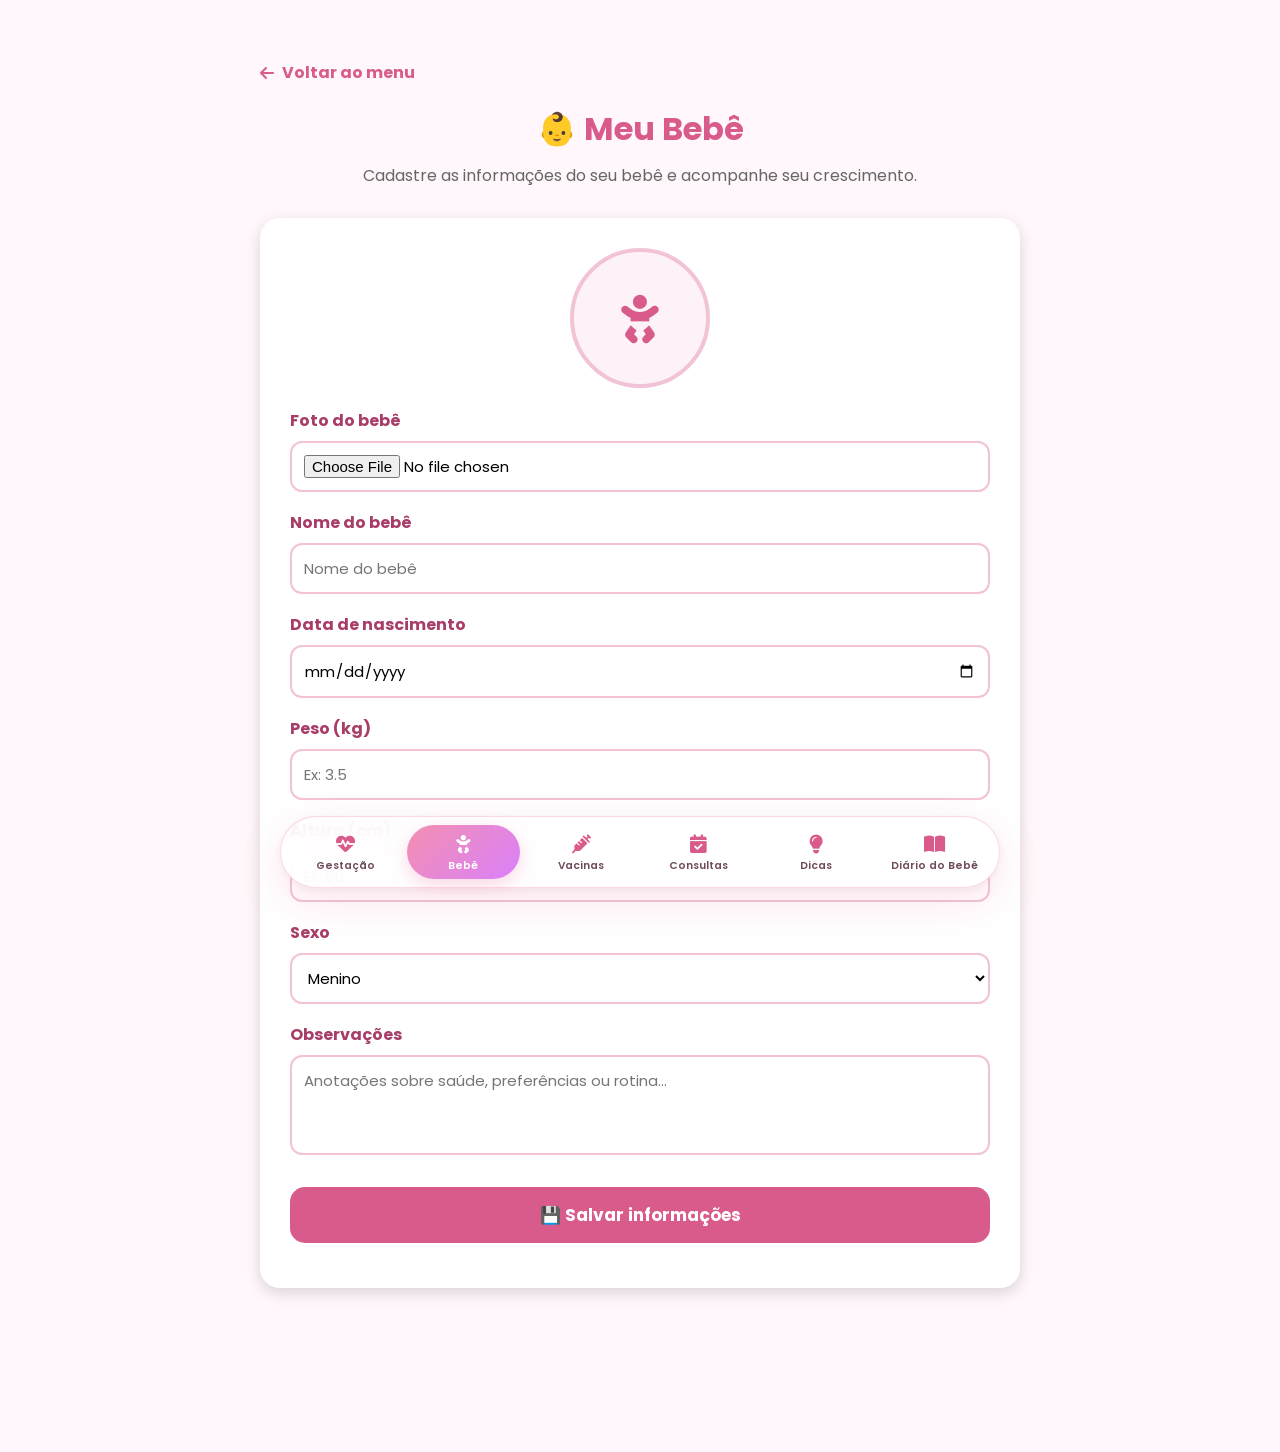
==== commit 08e4ff9a: "feat: adiciona aba Recursos, separa login/cadastro, restringe ValdênIA a usuários logados, corrige í" ====
--- a/bebe.html
+++ b/bebe.html
@@ -3,7 +3,7 @@
 
 <head>
     <meta charset="UTF-8">
-    <meta name="viewport" content="width=device-width, initial-scale=1.0">
+    <meta name="viewport" content="width=device-width, initial-scale=1.0, maximum-scale=1.0, user-scalable=no">
     <meta name="theme-color" content="#F78FB3">
     <meta name="mobile-web-app-capable" content="yes">
     <meta name="apple-mobile-web-app-capable" content="yes">
--- a/css/maternis-theme.css
+++ b/css/maternis-theme.css
@@ -75,7 +75,15 @@
 /* Aplicação base: em modo claro preserva o estilo original da página;
    em modo escuro aplica as superfícies do tema. */
 html, body {
+  max-width: 100%;
+  overflow-x: hidden;
   transition: var(--theme-transition);
+}
+
+/* Imagens nunca devem ultrapassar o container nem gerar rolagem lateral. */
+img {
+  max-width: 100%;
+  height: auto;
 }
 
 [data-theme="dark"] body {
@@ -374,10 +382,70 @@
   transition: var(--theme-transition);
 }
 
+@media (max-width: 768px) {
+  /* 16px evita o zoom automático ao focar campos no iOS e no Android. */
+  input:not([type="checkbox"]):not([type="radio"]):not([type="range"]),
+  select,
+  textarea,
+  .form-control,
+  .form-select,
+  .valdenia-input {
+    font-size: 16px !important;
+    line-height: 1.4;
+  }
+
+  .container,
+  .container-fluid {
+    max-width: 100%;
+  }
+
+  /* Ajustes compartilhados das telas internas no celular. */
+  .gestacao,
+  .dicas {
+    padding: 24px 14px 104px;
+  }
+
+  .topo {
+    padding-right: 16px;
+    padding-left: 16px;
+  }
+
+  .topo h2 {
+    font-size: clamp(1.35rem, 5vw, 1.8rem);
+    line-height: 1.25;
+  }
+
+  .card-custom,
+  .progresso {
+    padding: 18px;
+    border-radius: 16px;
+  }
+
+  .titulo h1 {
+    font-size: 1.75rem;
+  }
+}
+
+@media (max-width: 480px) {
+  .gestacao,
+  .dicas {
+    padding: 20px 12px 100px;
+  }
+
+  .card-custom,
+  .progresso {
+    padding: 16px 14px;
+  }
+
+  .titulo h1 {
+    font-size: 1.5rem;
+  }
+}
+
 @media (max-width: 576px) {
   .theme-toggle {
-    top: 14px;
-    left: 14px;
+    top: 12px;
+    left: 12px;
     width: 40px;
     height: 40px;
   }
--- a/css/maternis-ui.css
+++ b/css/maternis-ui.css
@@ -95,9 +95,11 @@
   display: flex;
   align-items: center;
   gap: 2px;
+  min-width: 0;
 }
 
 .pill-link {
+  flex-shrink: 0;
   display: inline-flex;
   align-items: center;
   justify-content: center;
@@ -138,6 +140,7 @@
 .pill-actions {
   display: flex;
   align-items: center;
+  flex-shrink: 0;
   gap: 6px;
   margin-left: 4px;
 }
@@ -458,6 +461,7 @@
   display: none;
   width: min(720px, calc(100vw - 24px));
   padding: 8px;
+  overflow: visible;
   border: 1px solid var(--pill-border);
   border-radius: 999px;
   background: var(--pill-bg);
@@ -477,6 +481,7 @@
   display: grid;
   grid-template-columns: repeat(6, minmax(0, 1fr));
   gap: 4px;
+  overflow: visible;
 }
 
 .maternis-bottom-link {
@@ -486,6 +491,7 @@
   align-items: center;
   justify-content: center;
   gap: 4px;
+  min-width: 0;
   min-height: 52px;
   padding: 7px 4px;
   border-radius: 999px;
@@ -499,10 +505,20 @@
     transform 0.25s ease;
 }
 
+/* Ícones sempre visíveis e sem corte, nos dois temas. */
 .maternis-bottom-link i {
+  display: inline-flex;
+  align-items: center;
+  justify-content: center;
+  width: 24px;
+  height: 24px;
+  flex-shrink: 0;
+  color: var(--maternis-pink-strong);
   font-size: 19px;
   line-height: 1;
-  transition: transform 0.35s cubic-bezier(0.34, 1.56, 0.64, 1);
+  opacity: 1;
+  visibility: visible;
+  transition: transform 0.35s cubic-bezier(0.34, 1.56, 0.64, 1), color 0.25s ease;
 }
 
 .maternis-bottom-link span {
@@ -527,7 +543,8 @@
 }
 
 .maternis-bottom-link.is-active i {
-  color: #fff;
+  color: #fff !important;
+  opacity: 1;
 }
 
 .maternis-bottom-link.is-active:hover {
@@ -558,6 +575,17 @@
   box-shadow: var(--pill-shadow);
 }
 
+/* No modo escuro os rótulos do menu inferior ficam em branco puro
+   e os ícones mantêm o rosa da marca, sem perder contraste. */
+[data-theme="dark"] .maternis-bottom-link {
+  color: #FFFFFF !important;
+}
+
+[data-theme="dark"] .maternis-bottom-link i {
+  color: var(--maternis-pink) !important;
+  opacity: 1;
+}
+
 /* O tema escuro global colore todos os <span>; os rótulos das pílulas
    precisam herdar a cor do próprio link para manter o contraste. */
 [data-theme="dark"] .pill-label,
@@ -566,31 +594,56 @@
 }
 
 [data-theme="dark"] .maternis-bottom-link.is-active span {
-  color: #fff !important;
+  color: #FFFFFF !important;
+}
+
+[data-theme="dark"] .maternis-bottom-link.is-active i {
+  color: #FFFFFF !important;
 }
 
 /* =========================================================
    RESPONSIVIDADE
    ========================================================= */
 @media (max-width: 760px) {
-  .maternis-pill-nav {
+  /* Menu público: marca e ações na primeira linha e links em uma
+     segunda linha com rolagem horizontal limpa (sem barra aparente). */
+  .maternis-pill-nav:not(.maternis-pill-nav--menu) {
     top: 10px;
-    left: 72px;
+    left: 64px;
     right: 12px;
-    transform: none;
     width: auto;
     max-width: none;
-    justify-content: center;
-    padding: 6px 6px 6px 10px;
-    gap: 2px;
+    flex-wrap: wrap;
+    justify-content: space-between;
+    row-gap: 4px;
+    padding: 6px 8px;
+    border-radius: 24px;
+    transform: none;
+  }
+
+  .maternis-pill-nav:not(.maternis-pill-nav--menu) .pill-links {
+    order: 3;
+    flex: 1 1 100%;
+    justify-content: flex-start;
+    padding-top: 2px;
+    overflow-x: auto;
+    overscroll-behavior-x: contain;
+    scrollbar-width: none;
+    -webkit-overflow-scrolling: touch;
+  }
+
+  .maternis-pill-nav:not(.maternis-pill-nav--menu) .pill-links::-webkit-scrollbar {
+    display: none;
   }
 
   .pill-brand-text {
     display: none;
   }
 
-  .pill-link-home {
-    display: none;
+  .pill-brand-icon {
+    width: 32px;
+    height: 32px;
+    font-size: 0.85rem;
   }
 
   .pill-link {
@@ -599,8 +652,8 @@
   }
 
   .pill-action {
-    padding: 7px 12px;
-    font-size: 0.8rem;
+    padding: 7px 11px;
+    font-size: 0.78rem;
   }
 
   .pill-user-name {
@@ -633,12 +686,25 @@
 }
 
 @media (max-width: 420px) {
-  .pill-link {
-    padding: 7px 9px;
-  }
-
-  .pill-action {
+  .maternis-pill-nav:not(.maternis-pill-nav--menu) {
+    right: 8px;
+    left: 60px;
+    padding: 5px 6px;
+  }
+
+  .maternis-pill-nav:not(.maternis-pill-nav--menu) .pill-link {
     padding: 7px 10px;
+    font-size: 0.76rem;
+  }
+
+  .maternis-pill-nav:not(.maternis-pill-nav--menu) .pill-action {
+    padding: 6px 9px;
+    font-size: 0.74rem;
+  }
+
+  .pill-brand-icon {
+    width: 30px;
+    height: 30px;
   }
 }
 
@@ -658,11 +724,12 @@
    botão de tema, e as funcionalidades podem rolar horizontalmente. */
 @media (max-width: 820px) {
   .maternis-pill-nav--menu {
-    top: 62px;
+    top: 70px;
     right: 12px;
     left: 12px;
     width: auto;
     max-width: none;
+    flex-wrap: nowrap;
     justify-content: center;
     gap: 3px;
     padding: 6px 8px;
@@ -726,6 +793,8 @@
   }
 
   .maternis-bottom-link i {
+    width: 22px;
+    height: 22px;
     font-size: 17px;
   }
 
--- a/css/valdenia.css
+++ b/css/valdenia.css
@@ -1,4 +1,4 @@
-/* Maternis - Assistente Valdênia
+/* Maternis - Assistente ValdênIA
    Botão flutuante, janela de chat e balões de mensagem. */
 
 :root {
